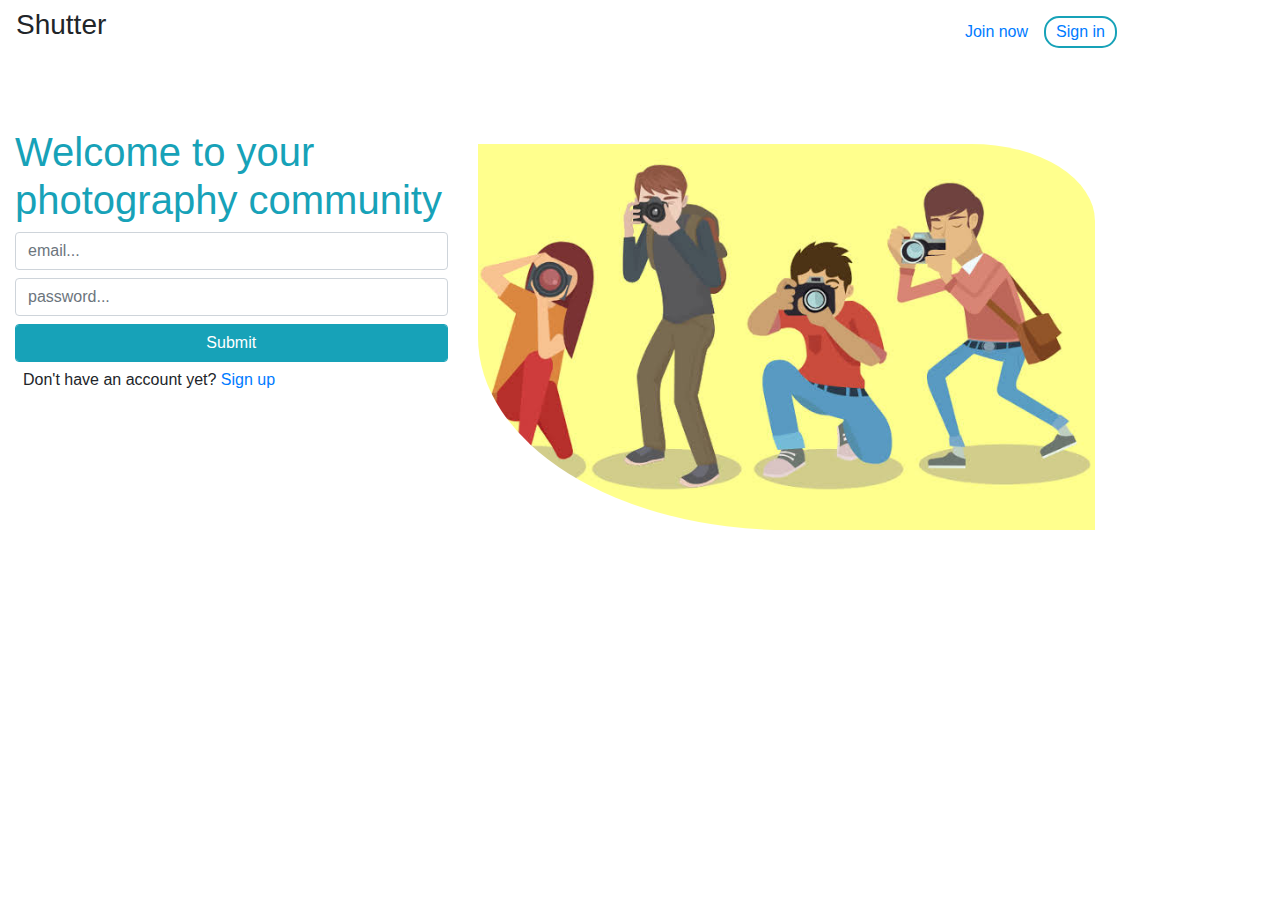
==== signup.html @ e456d417 "in progress" ====
<!DOCTYPE html>
<html lang="en" dir="ltr">
  <head>
    <meta charset="utf-8">
    <meta http-equiv="X-UA-Compatible" content="IE=edge">
    <meta name="viewport" content="width=device-width, initial-scale=1.0">
    <title></title>
    <link rel="stylesheet" href="signup.css">
    <link rel="stylesheet" href="bootstrap\bootstrap-4.3.1-dist\css\bootstrap.min.css">
    <link rel="stylesheet" href="bootstrap\bootstrap-4.3.1-dist\css\bootstrap.grid.min.css">
    <link rel="stylesheet" href="bootstrap\bootstrap-4.3.1-dist\css\bootstrap.reboot.css">
  </head>
  <body>
    <main>
        <header class="container row justify-content-between py-2">
          <div class="title">
            <h3 class="mx-3">Shutter</h1>
            <!-- <img src="assets/img/photo-icon.jfif" alt=""> -->
          </div>

          <nav>
            <ul class="row justify-content-between align-items-center">
              <li class="m-2"><a href="#">Join now</a></li>
              <li class="m-2"><a href="#">Sign in</a></li>
            </ul>
          </nav>
        </header>

        <section class="row container my-5">
          <div class="col-lg-5">
            <h1>Welcome to your photography community</h1>
            <form>
              <input class="form-control my-2" type="text" name="search" placeholder="email..." autocomplete="off">
              <input class="form-control my-2" type="password" name="search" placeholder="password..." autocomplete="off">
              <input type="submit" class="form-control btn btn-info">
            </form>
            <h6 class="p-2">Don't have an account yet? <a href="#">Sign up</a> </h4>
          </div>

          <div class="col-lg-7 pg-image py-3">
            <img src="assets\img\photograpyh02.jpeg" alt="">
          </div>
        </section>

        <!-- <div class="container my-5 mx-auto">
          <a href="#">Faq</a>
        </div> -->
    </main>
  </body>
</html>
---- signup.css ----
h1{
  color: #17A2B8;
  font-weight: 200;
}

.pg-image img{
  border-bottom-left-radius: 50%;
  border-top-right-radius: 20%;
  width: 100%;
}
ul{
  list-style: none;
}
li:nth-child(2){
  border: 2px solid #17A2B8;
  border-radius: 15px;
  padding: 2px 10px;
}
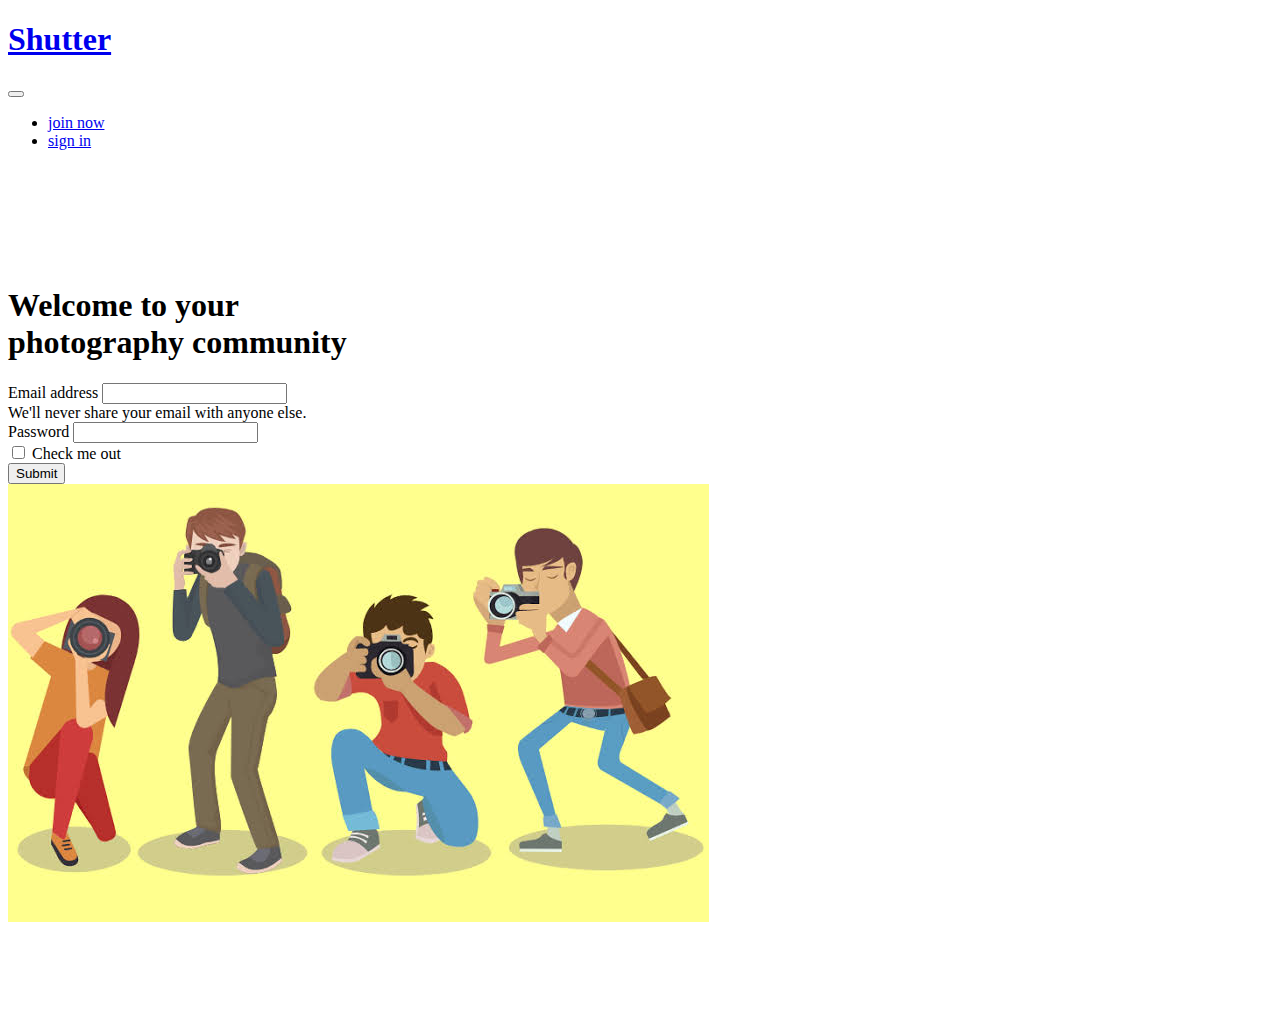
==== commit d4aa3244: "under production" ====
--- a/signup.html
+++ b/signup.html
@@ -5,46 +5,77 @@
     <meta http-equiv="X-UA-Compatible" content="IE=edge">
     <meta name="viewport" content="width=device-width, initial-scale=1.0">
     <title></title>
-    <link rel="stylesheet" href="signup.css">
-    <link rel="stylesheet" href="bootstrap\bootstrap-4.3.1-dist\css\bootstrap.min.css">
-    <link rel="stylesheet" href="bootstrap\bootstrap-4.3.1-dist\css\bootstrap.grid.min.css">
-    <link rel="stylesheet" href="bootstrap\bootstrap-4.3.1-dist\css\bootstrap.reboot.css">
+    <link href="https://cdn.jsdelivr.net/npm/bootstrap@5.0.2/dist/css/bootstrap.min.css" rel="stylesheet" integrity="sha384-EVSTQN3/azprG1Anm3QDgpJLIm9Nao0Yz1ztcQTwFspd3yD65VohhpuuCOmLASjC" crossorigin="anonymous">
+    <link rel="stylesheet" href="bootstrap-5\css\bootstrap.min.css">
+    <style media="screen">
+      section{
+        padding: 100px 0;
+      }
+    </style>
   </head>
   <body>
     <main>
-        <header class="container row justify-content-between py-2">
-          <div class="title">
-            <h3 class="mx-3">Shutter</h1>
-            <!-- <img src="assets/img/photo-icon.jfif" alt=""> -->
+      <!-- nav bar -->
+  <nav class="navbar navbar-expand-md navbar-light">
+    <div class="container-xl">
+      <a href="#intro" class="navbar-brand">
+        <h1 class="">
+          Shutter
+        </h1>
+      </a>
+      <!-- toggle button for smaller screen -->
+      <button class="navbar-toggler" type="button" data-bs-toggle="collapse" data-bs-target="#main-nav" aria-controls="main-nav" aria-expanded="false" aria-label="Toggle navigation">
+        <span class="navbar-toggler-icon"></span>
+      </button>
+
+      <!-- navbar-links -->
+        <div class="collapse navbar-collapse justify-content-end align-center" id="#main-nav">
+          <ul class="navbar-nav">
+            <li class="nav-item">
+              <a href="#topics" class="nav-link">join now</a>
+            </li>
+            <li class="nav-item">
+              <a href="#reviews" class="nav-link btn btn-info text-light px-3 mx-2">sign in</a>
+            </li>
+          </ul>
+        </div>
+      </div>
+    </nav>
+
+    <section>
+      <div class="container-fluid">
+        <div class="row justify-content-center align-items-center">
+          <div class="col-md-5 text-start">
+            <h1>
+              <div class="display-4 text-info">Welcome to your</div>
+              <div class="display-4 text-info">photography community</div>
+            </h1>
+            <form class="">
+              <div class="mb-3">
+                <label for="exampleInputEmail1" class="form-label">Email address</label>
+                <input type="email" class="form-control" id="exampleInputEmail1" aria-describedby="emailHelp">
+                <div id="emailHelp" class="form-text">We'll never share your email with anyone else.</div>
+              </div>
+              <div class="mb-3">
+                <label for="exampleInputPassword1" class="form-label">Password</label>
+                <input type="password" class="form-control" id="exampleInputPassword1">
+              </div>
+              <div class="mb-3 form-check">
+                <input type="checkbox" class="form-check-input" id="exampleCheck1">
+                <label class="form-check-label" for="exampleCheck1">Check me out</label>
+              </div>
+              <button type="submit" class="btn btn-primary">Submit</button>
+            </form>
           </div>
 
-          <nav>
-            <ul class="row justify-content-between align-items-center">
-              <li class="m-2"><a href="#">Join now</a></li>
-              <li class="m-2"><a href="#">Sign in</a></li>
-            </ul>
-          </nav>
-        </header>
+            <div class="col-md-6 text-center d-none d-md-block">
+              <img class="img-fluid" src="assets/img/photograpyh02.jpeg" alt="photographers">
+            </div>
+          </div>
+        </div>
+      </section>
+    </main>
 
-        <section class="row container my-5">
-          <div class="col-lg-5">
-            <h1>Welcome to your photography community</h1>
-            <form>
-              <input class="form-control my-2" type="text" name="search" placeholder="email..." autocomplete="off">
-              <input class="form-control my-2" type="password" name="search" placeholder="password..." autocomplete="off">
-              <input type="submit" class="form-control btn btn-info">
-            </form>
-            <h6 class="p-2">Don't have an account yet? <a href="#">Sign up</a> </h4>
-          </div>
-
-          <div class="col-lg-7 pg-image py-3">
-            <img src="assets\img\photograpyh02.jpeg" alt="">
-          </div>
-        </section>
-
-        <!-- <div class="container my-5 mx-auto">
-          <a href="#">Faq</a>
-        </div> -->
-    </main>
+    <script src="https://cdn.jsdelivr.net/npm/bootstrap@5.0.2/dist/js/bootstrap.bundle.min.js" integrity="sha384-MrcW6ZMFYlzcLA8Nl+NtUVF0sA7MsXsP1UyJoMp4YLEuNSfAP+JcXn/tWtIaxVXM" crossorigin="anonymous"></script>
   </body>
 </html>
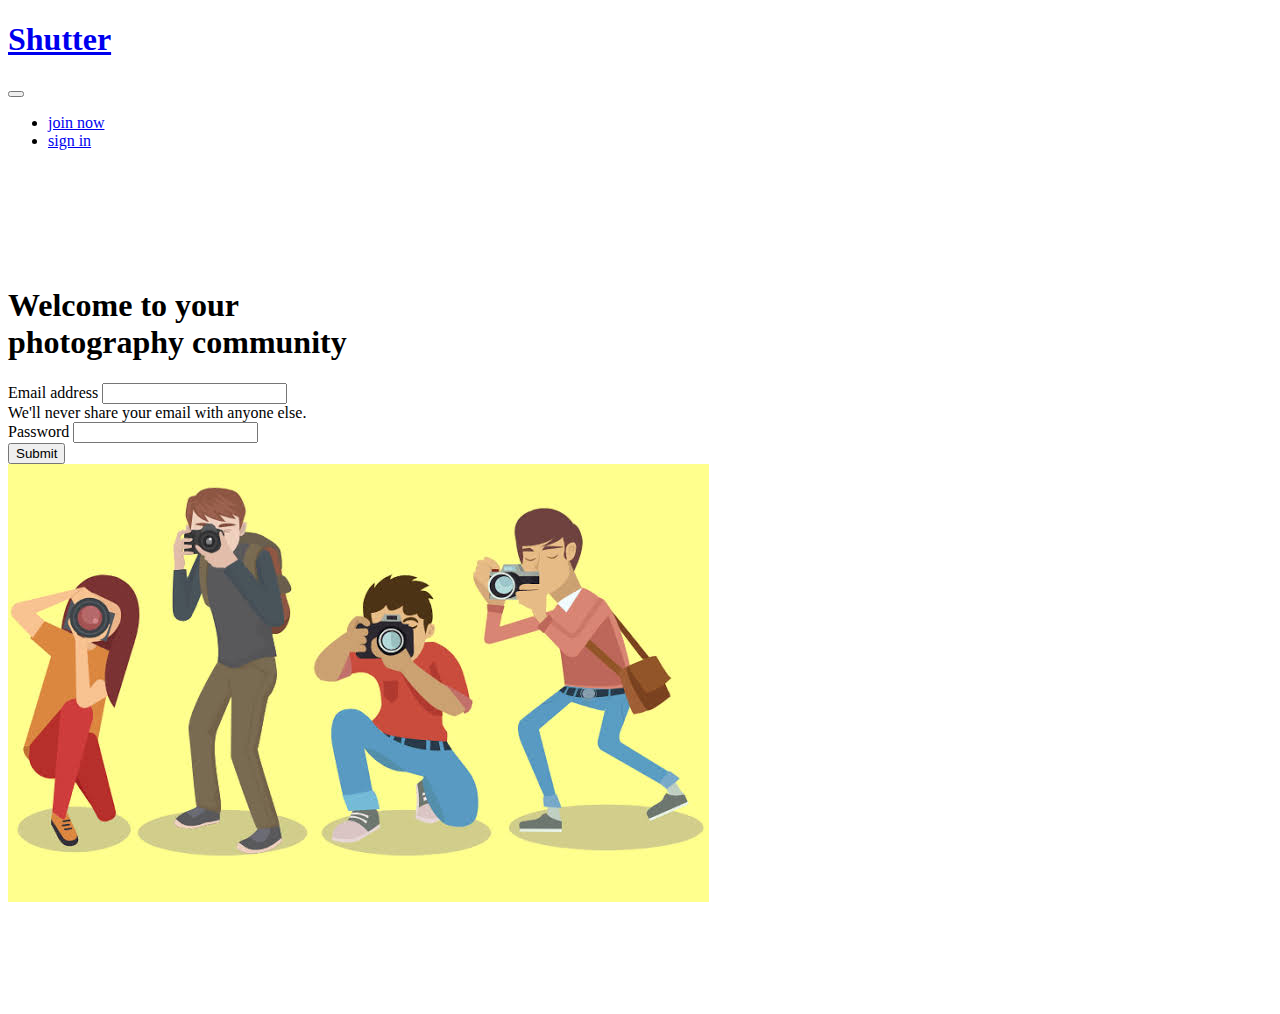
==== commit 77f3544e: "fixing bug" ====
--- a/signup.html
+++ b/signup.html
@@ -60,11 +60,7 @@
                 <label for="exampleInputPassword1" class="form-label">Password</label>
                 <input type="password" class="form-control" id="exampleInputPassword1">
               </div>
-              <div class="mb-3 form-check">
-                <input type="checkbox" class="form-check-input" id="exampleCheck1">
-                <label class="form-check-label" for="exampleCheck1">Check me out</label>
-              </div>
-              <button type="submit" class="btn btn-primary">Submit</button>
+              <button type="submit" class="btn btn-info btn-lg text-light">Submit</button>
             </form>
           </div>
 
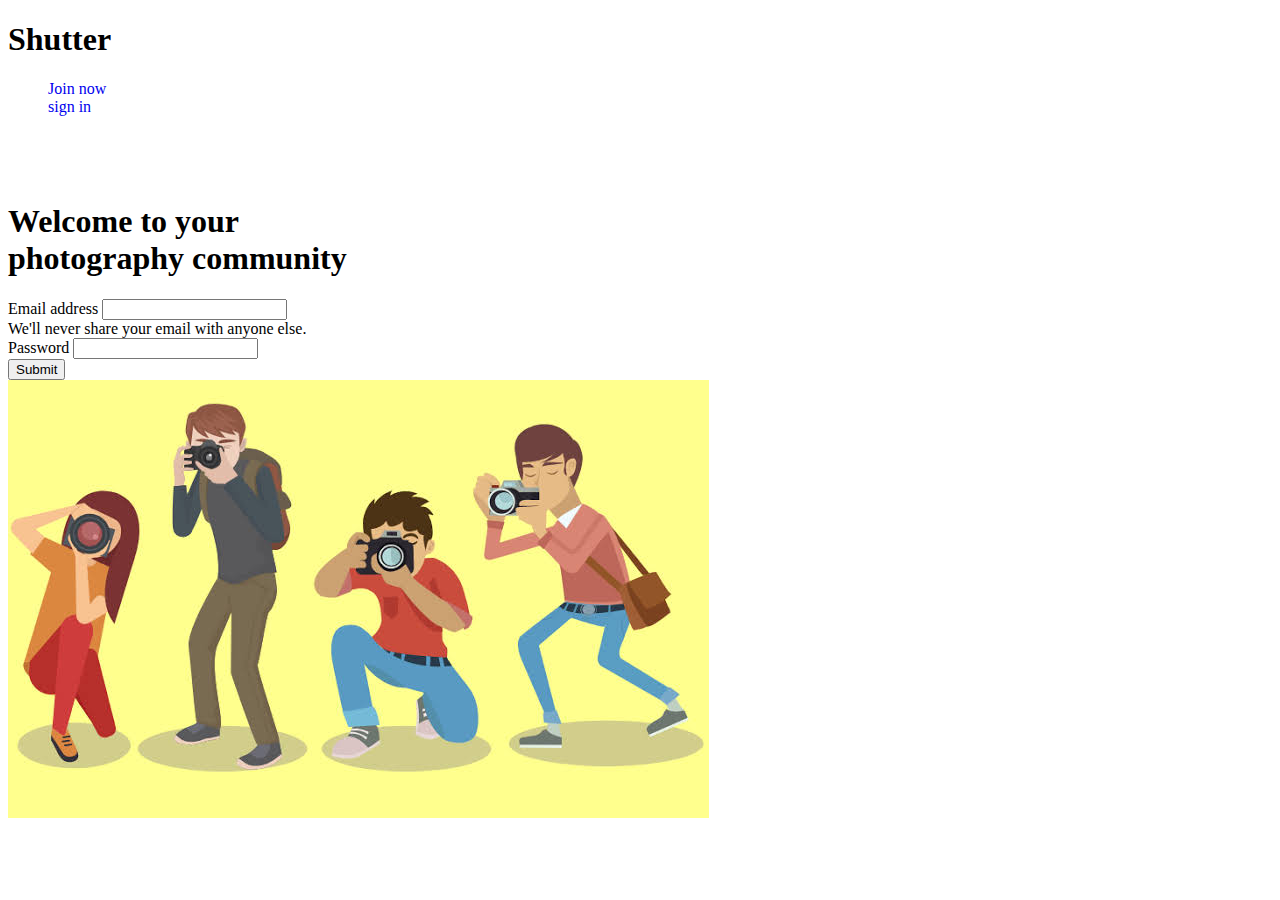
==== commit c00abec8: "getting bootstrap" ====
--- a/signup.html
+++ b/signup.html
@@ -8,47 +8,40 @@
     <link href="https://cdn.jsdelivr.net/npm/bootstrap@5.0.2/dist/css/bootstrap.min.css" rel="stylesheet" integrity="sha384-EVSTQN3/azprG1Anm3QDgpJLIm9Nao0Yz1ztcQTwFspd3yD65VohhpuuCOmLASjC" crossorigin="anonymous">
     <link rel="stylesheet" href="bootstrap-5\css\bootstrap.min.css">
     <style media="screen">
+    ul{
+      list-style: none;
+    }
+    a{
+      text-decoration: none;
+    }
       section{
-        padding: 100px 0;
+        padding: 50px 0;
       }
     </style>
   </head>
   <body>
-    <main>
-      <!-- nav bar -->
-  <nav class="navbar navbar-expand-md navbar-light">
-    <div class="container-xl">
-      <a href="#intro" class="navbar-brand">
-        <h1 class="">
-          Shutter
-        </h1>
-      </a>
-      <!-- toggle button for smaller screen -->
-      <button class="navbar-toggler" type="button" data-bs-toggle="collapse" data-bs-target="#main-nav" aria-controls="main-nav" aria-expanded="false" aria-label="Toggle navigation">
-        <span class="navbar-toggler-icon"></span>
-      </button>
-
-      <!-- navbar-links -->
-        <div class="collapse navbar-collapse justify-content-end align-center" id="#main-nav">
-          <ul class="navbar-nav">
-            <li class="nav-item">
-              <a href="#topics" class="nav-link">join now</a>
-            </li>
-            <li class="nav-item">
-              <a href="#reviews" class="nav-link btn btn-info text-light px-3 mx-2">sign in</a>
-            </li>
+    <header>
+      <div class="container-lg py-5 d-flex justify-content-between">
+        <div class="">
+          <h1 class="text-primary">Shutter</h1>
+        </div>
+        <div>
+          <ul class="d-flex align-items-center">
+            <li class=""><a class="px-3" href="#">Join now</a></li>
+            <li class=""><a class="rounded-pill btn btn-outline-primary px-4" href="#">sign in</a></li>
           </ul>
         </div>
       </div>
-    </nav>
+    </header>
+    <main>
 
     <section>
       <div class="container-fluid">
         <div class="row justify-content-center align-items-center">
           <div class="col-md-5 text-start">
             <h1>
-              <div class="display-4 text-info">Welcome to your</div>
-              <div class="display-4 text-info">photography community</div>
+              <div class="display-4 text-primary">Welcome to your</div>
+              <div class="display-4 text-primary">photography community</div>
             </h1>
             <form class="">
               <div class="mb-3">
@@ -60,7 +53,7 @@
                 <label for="exampleInputPassword1" class="form-label">Password</label>
                 <input type="password" class="form-control" id="exampleInputPassword1">
               </div>
-              <button type="submit" class="btn btn-info btn-lg text-light">Submit</button>
+              <button type="submit" class="btn btn-primary btn-lg text-light">Submit</button>
             </form>
           </div>
 
